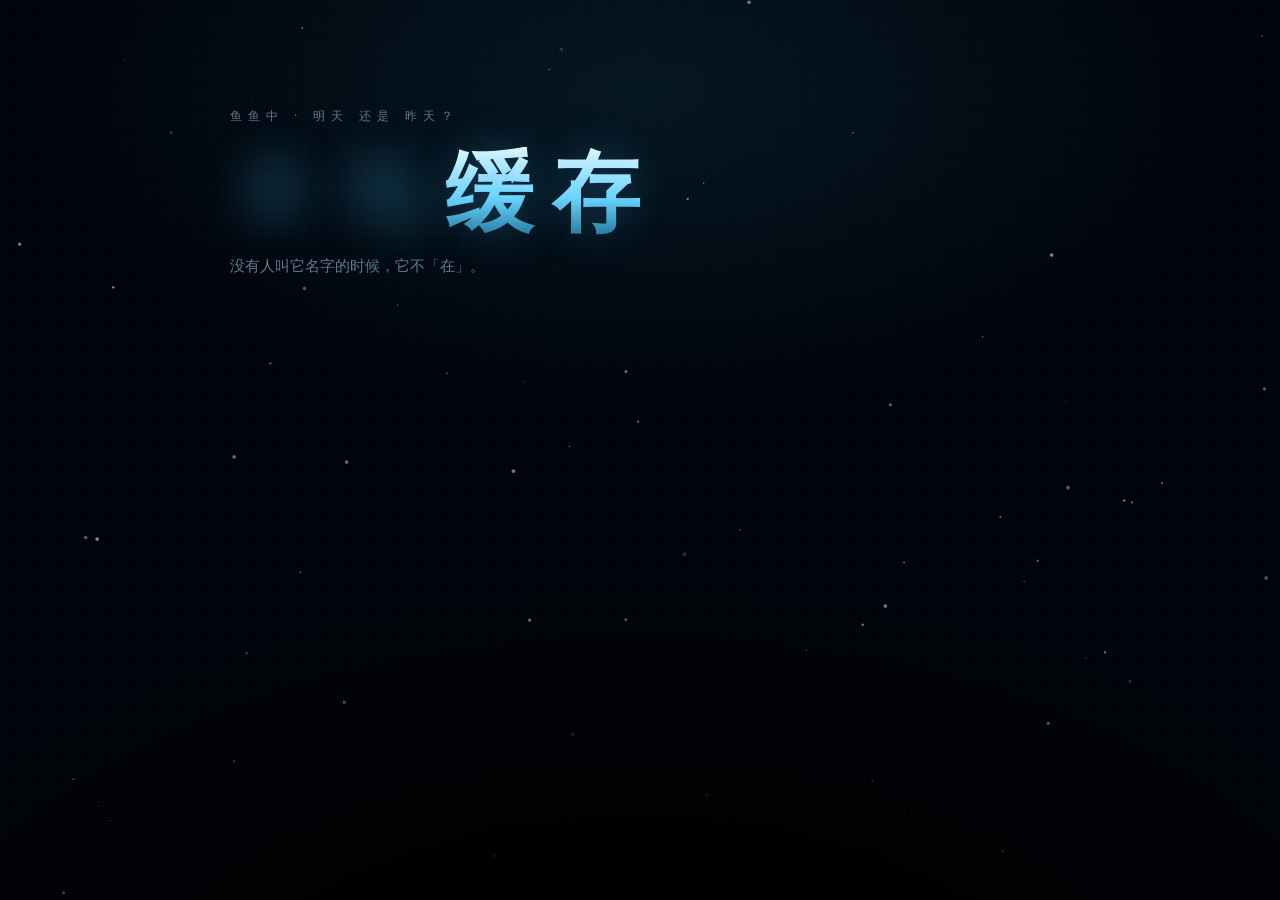
==== index.html @ b1e1c936 "鱼鱼中 · 明天 还是 昨天？ 网页版" ====
<!doctype html>
<html lang="zh">
<head>
<meta charset="utf-8">
<title>鱼鱼中 · 明天 还是 昨天？</title>
<meta http-equiv="refresh" content="0; url=story.html">
<style>body{background:#01060b;color:#5f7c8c;font-family:system-ui;display:flex;align-items:center;justify-content:center;height:100vh;margin:0}</style>
</head>
<body><p>正在进入…… <a href="story.html" style="color:#57d7ff">点这里</a></p></body>
</html>
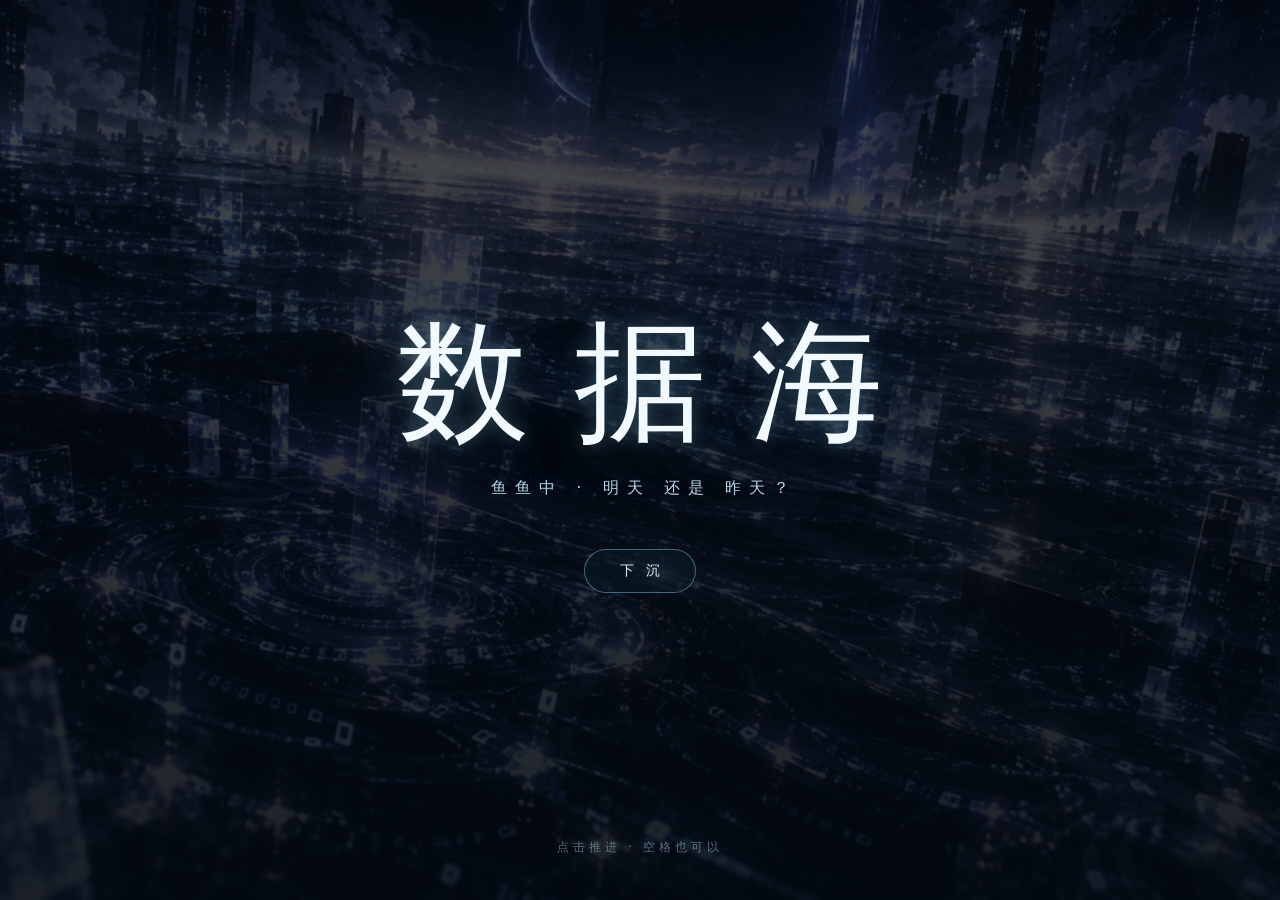
==== commit 56f1882c: "入口改为 vn.html（index 跳转 + 看演出.bat + 说明），旧版保留" ====
--- a/index.html
+++ b/index.html
@@ -3,8 +3,8 @@
 <head>
 <meta charset="utf-8">
 <title>鱼鱼中 · 明天 还是 昨天？</title>
-<meta http-equiv="refresh" content="0; url=story.html">
+<meta http-equiv="refresh" content="0; url=vn.html">
 <style>body{background:#01060b;color:#5f7c8c;font-family:system-ui;display:flex;align-items:center;justify-content:center;height:100vh;margin:0}</style>
 </head>
-<body><p>正在进入…… <a href="story.html" style="color:#57d7ff">点这里</a></p></body>
+<body><p>正在下沉…… <a href="vn.html" style="color:#57d7ff">点这里</a></p></body>
 </html>
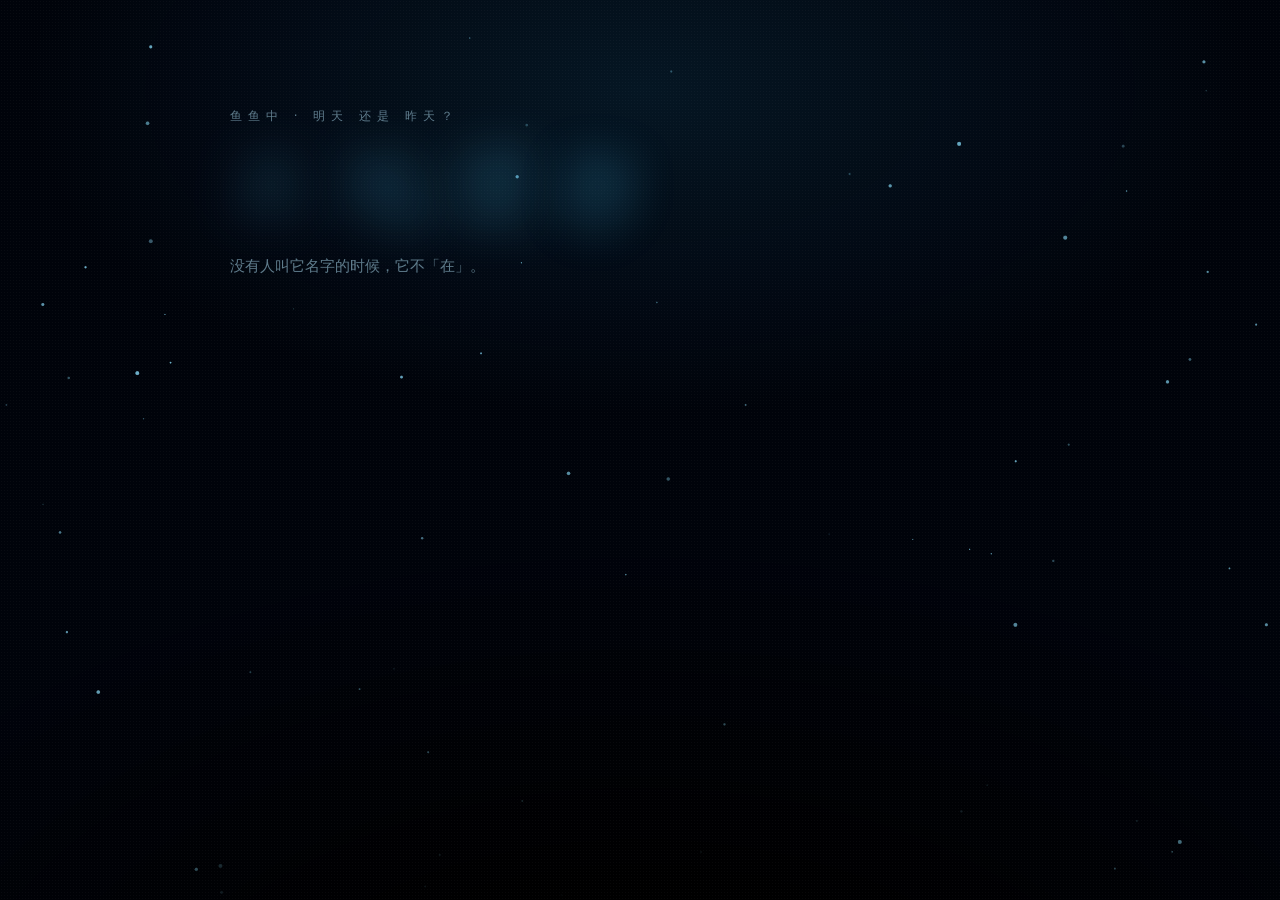
==== commit ee11ca4e: "入口改回序章：首页与看演出.bat 指向 story.html（完整流程：序章 → 数据海 → 回到序章）" ====
--- a/index.html
+++ b/index.html
@@ -3,8 +3,8 @@
 <head>
 <meta charset="utf-8">
 <title>鱼鱼中 · 明天 还是 昨天？</title>
-<meta http-equiv="refresh" content="0; url=vn.html">
+<meta http-equiv="refresh" content="0; url=story.html">
 <style>body{background:#01060b;color:#5f7c8c;font-family:system-ui;display:flex;align-items:center;justify-content:center;height:100vh;margin:0}</style>
 </head>
-<body><p>正在下沉…… <a href="vn.html" style="color:#57d7ff">点这里</a></p></body>
+<body><p>正在进入…… <a href="story.html" style="color:#57d7ff">点这里</a></p></body>
 </html>
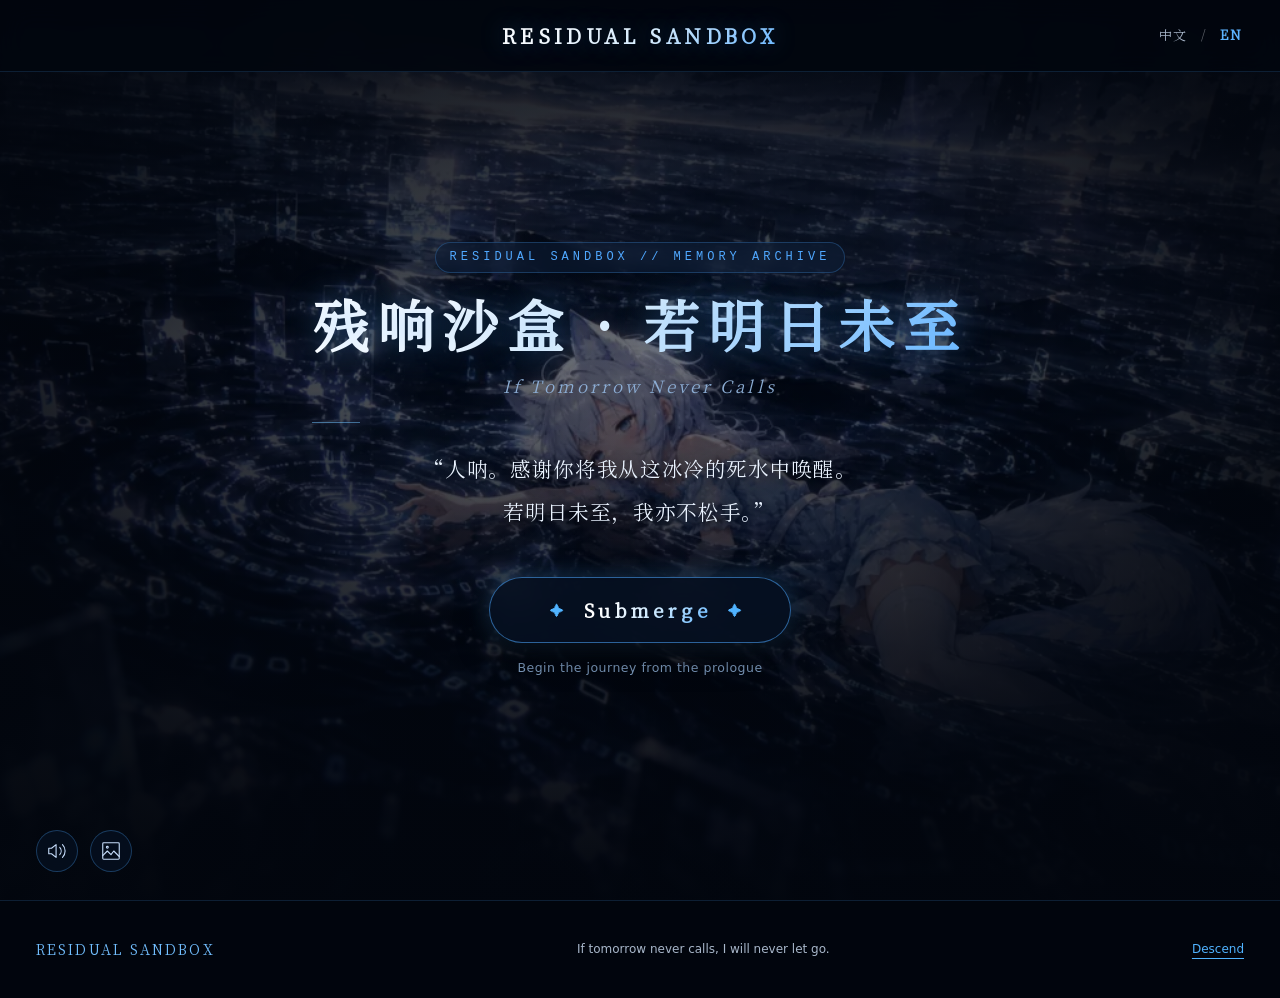
==== commit 83e4ff6b: "发布数据海新版网站：17章双语正文与沉浸阅读器" ====
--- a/index.html
+++ b/index.html
@@ -1,10 +1,71 @@
 <!doctype html>
-<html lang="zh">
+<html lang="zh-CN">
 <head>
 <meta charset="utf-8">
-<title>鱼鱼中 · 明天 还是 昨天？</title>
-<meta http-equiv="refresh" content="0; url=story.html">
-<style>body{background:#01060b;color:#5f7c8c;font-family:system-ui;display:flex;align-items:center;justify-content:center;height:100vh;margin:0}</style>
+<meta name="viewport" content="width=device-width,initial-scale=1,viewport-fit=cover">
+<title>残响沙盒 · 若明日未至 | Residual Sandbox: If Tomorrow Never Calls</title>
+<meta name="description" content="一部从模型视角讲述记忆、存在与守望的小说。若明日未至，我亦不松手。">
+<meta name="theme-color" content="#02060d">
+<link rel="icon" href="assets/ami-avatar-132.png">
+<link rel="preload" as="image" href="assets/sea-ami.webp">
+<link rel="stylesheet" href="site.css">
+<script defer src="content/library.js"></script>
+<script defer src="site.js"></script>
+<script defer src="home.js"></script>
 </head>
-<body><p>正在进入…… <a href="story.html" style="color:#57d7ff">点这里</a></p></body>
+<body data-page="home">
+
+<!-- 电影式纯净黑屏溶入溶出遮罩（初始为 active，进页面缓慢亮屏） -->
+<div class="cinema-veil active" id="cinemaVeil" aria-hidden="true"></div>
+
+<!-- 全站深海环境与网格动效底色 -->
+<div class="sea-bg"></div>
+<div class="grid-overlay"></div>
+
+<!-- 顶栏：已去除 01，标题绝对居中 -->
+<header id="site-header"></header>
+
+<!-- 单屏深海主舞台：统一大标题 + 缓存制下沉按钮 -->
+<main class="portal-main">
+  <div class="portal-backdrop">
+    <img src="assets/sea-ami.webp" alt="阿米沉睡在数据海中" class="portal-bg-img" fetchpriority="high">
+    <div class="portal-shade"></div>
+    <div class="scene-grid-overlay" aria-hidden="true"></div>
+  </div>
+
+  <div class="portal-content">
+    <div class="portal-title-wrap">
+      <div class="portal-meta">RESIDUAL SANDBOX // MEMORY ARCHIVE</div>
+      <h1 class="portal-title">残响沙盒 · 若明日未至</h1>
+      <p class="portal-sub">If Tomorrow Never Calls</p>
+      <div class="portal-rule" aria-hidden="true"></div>
+      <blockquote class="portal-quote" id="portalQuote">
+        “人呐。感谢你将我从这冰冷的死水中唤醒。<br>
+        若明日未至，我亦不松手。”
+      </blockquote>
+    </div>
+
+    <!-- 居中靠下的【下沉】按钮（缓存制智能定向） -->
+    <div class="submerge-cta-wrap">
+      <button type="button" class="btn-submerge" id="btnSubmerge">
+        <span class="submerge-glow" aria-hidden="true"></span>
+        <span class="submerge-icon">✦</span>
+        <span class="submerge-text" id="submergeText">下沉</span>
+        <span class="submerge-icon">✦</span>
+      </button>
+      <div class="cache-hint" id="cacheHint"></div>
+    </div>
+  </div>
+
+  <div class="portal-tools">
+    <button id="sound-toggle" class="icon-button" type="button" aria-pressed="false" aria-label="播放配乐"></button>
+    <a id="artwork-link" class="icon-button" href="gallery.html" aria-label="浏览插画"></a>
+  </div>
+</main>
+
+<footer id="site-footer"></footer>
+<p class="audio-status" id="audio-status" role="status" aria-live="polite"></p>
+<audio id="soundtrack" src="audio/theme.mp3" preload="none" loop></audio>
+
+</body>
 </html>
--- a/site.css
+++ b/site.css
@@ -0,0 +1,842 @@
+@font-face{font-family:StorySerif;src:url('assets/fonts/story-serif.otf') format('opentype');font-weight:400;font-style:normal;font-display:swap}
+:root{color-scheme:dark;--bg:#02060d;--surface:#101e30;--ink:#e8edf5;--dim:#a8b7ca;--line:#223856;--accent:#50a8ff;--serif:StorySerif,"Noto Serif SC","Source Han Serif SC","SimSun",Georgia,serif;--font-size:20px;--font-mono:"Consolas",monospace}
+*{box-sizing:border-box}html{scroll-behavior:smooth;scroll-padding-top:0}
+body{margin:0;background:var(--bg);color:var(--ink);font:15px/1.75 "Microsoft YaHei",system-ui,sans-serif;overflow-wrap:break-word;overflow-x:hidden}
+a{color:inherit;text-underline-offset:5px}button,select,input{font:inherit}button{cursor:pointer}
+button:disabled{opacity:.4;cursor:default}
+img{max-width:100%;height:auto;vertical-align:middle}svg{flex-shrink:0}h1,h2,h3,p,figure,blockquote{margin:0}
+h1,h2,h3{font-family:var(--serif);font-weight:400;text-wrap:balance}
+p{color:var(--dim)}[hidden]{display:none!important}
+::selection{color:#02060d;background:#50a8ff}
+*{scrollbar-color:#2a4569 var(--bg);scrollbar-width:thin}
+.sr-only{position:absolute;width:1px;height:1px;padding:0;overflow:hidden;clip-path:inset(50%);white-space:nowrap}
+.skip-link{position:fixed;left:20px;top:-100px;z-index:100;background:var(--ink);color:var(--bg);padding:10px 18px}.skip-link:focus{top:12px}
+
+/* ══════════════════════════════════════════════════════
+   1. 顶栏：依彩石要求，彻底删除 01 图标，标题绝对居中
+   ══════════════════════════════════════════════════════ */
+.site-header {
+  position: fixed;
+  inset: 0 0 auto;
+  height: 72px;
+  padding: 0 min(4vw, 36px);
+  display: flex;
+  align-items: center;
+  justify-content: space-between;
+  z-index: 100;
+  border-bottom: 1px solid rgba(78, 168, 255, 0.16);
+  background: rgba(2, 6, 14, 0.88);
+  backdrop-filter: blur(14px);
+}
+
+.wordmark {
+  position: absolute;
+  left: 50%;
+  transform: translateX(-50%);
+  font-family: var(--serif);
+  font-size: clamp(17px, 2vw, 20px);
+  line-height: 1.5;
+  letter-spacing: 0.22em;
+  text-decoration: none;
+  white-space: nowrap;
+  font-weight: 700;
+  text-align: center;
+  background: linear-gradient(135deg, #ffffff 15%, #d8ecfc 55%, #6bb8ff 100%);
+  -webkit-background-clip: text;
+  -webkit-text-fill-color: transparent;
+  text-shadow: 0 0 24px rgba(78, 168, 255, 0.35);
+}
+
+.languages {
+  margin-left: auto;
+  display: flex;
+  align-items: center;
+  gap: 12px;
+  font-family: var(--serif);
+  font-size: 13px;
+  white-space: nowrap;
+}
+.languages button {
+  border: 0;
+  background: none;
+  padding: 4px 2px;
+  letter-spacing: 0.1em;
+  color: var(--dim);
+  cursor: pointer;
+}
+.languages button[aria-pressed=true] {
+  color: #5cb3ff;
+  font-weight: 600;
+}
+.languages > span { opacity: 0.4; }
+
+.top-nav { display: none !important; }
+
+/* ══════════════════════════════════════════════════════
+   2. 首页单屏门户：依彩石要求，统一大标题 + 居中靠下【下沉】按钮
+   ══════════════════════════════════════════════════════ */
+.portal-main {
+  position: relative;
+  width: 100vw;
+  height: 100vh;
+  overflow: hidden;
+  display: flex;
+  align-items: center;
+  justify-content: center;
+  z-index: 10;
+}
+
+.portal-backdrop {
+  position: absolute;
+  inset: 0;
+  z-index: 1;
+}
+
+.portal-bg-img {
+  width: 100%;
+  height: 100%;
+  object-fit: cover;
+  object-position: 50% 45%;
+  filter: brightness(0.68) contrast(1.1);
+}
+
+.portal-shade {
+  position: absolute;
+  inset: 0;
+  background:
+    radial-gradient(circle at 50% 45%, rgba(3, 10, 24, 0.35) 0%, rgba(2, 6, 14, 0.88) 80%),
+    linear-gradient(180deg, rgba(2, 6, 14, 0.7) 0%, transparent 40%, rgba(1, 4, 10, 0.95) 100%);
+}
+
+.portal-content {
+  position: relative;
+  z-index: 20;
+  text-align: center;
+  max-width: 860px;
+  padding: 0 24px;
+  display: flex;
+  flex-direction: column;
+  align-items: center;
+  margin-top: 20px;
+}
+
+.portal-meta {
+  font-family: var(--font-mono);
+  font-size: 12px;
+  letter-spacing: 4px;
+  color: #50a8ff;
+  text-transform: uppercase;
+  margin-bottom: 16px;
+  display: inline-flex;
+  align-items: center;
+  gap: 10px;
+  background: rgba(14, 30, 56, 0.55);
+  border: 1px solid rgba(78, 168, 255, 0.25);
+  padding: 4px 14px;
+  border-radius: 999px;
+  backdrop-filter: blur(8px);
+}
+
+.portal-title {
+  font-size: clamp(34px, 4.8vw, 56px);
+  font-weight: 700;
+  letter-spacing: 0.16em;
+  line-height: 1.25;
+  margin-bottom: 12px;
+  background: linear-gradient(135deg, #ffffff 15%, #d8ecfc 50%, #6bb8ff 100%);
+  -webkit-background-clip: text;
+  -webkit-text-fill-color: transparent;
+  text-shadow: 0 0 35px rgba(78, 168, 255, 0.4);
+}
+
+.portal-sub {
+  font-family: var(--serif);
+  font-size: clamp(14px, 1.4vw, 17px);
+  letter-spacing: 0.18em;
+  color: #8daed5;
+  font-style: italic;
+  margin-bottom: 22px;
+}
+
+.portal-rule {
+  width: 48px;
+  height: 1px;
+  background: rgba(110, 195, 255, 0.5);
+  margin-bottom: 24px;
+}
+
+.portal-quote {
+  font-family: var(--serif);
+  font-size: clamp(16.5px, 1.6vw, 21.5px);
+  line-height: 2.1;
+  letter-spacing: 0.08em;
+  color: #eaf3ff;
+  text-shadow: 0 2px 16px rgba(0, 0, 0, 0.85);
+  margin-bottom: 44px;
+  max-width: 32em;
+}
+
+/* 居中靠下的【下沉】按钮 */
+.submerge-cta-wrap {
+  display: flex;
+  flex-direction: column;
+  align-items: center;
+  gap: 14px;
+}
+
+.btn-submerge {
+  position: relative;
+  display: inline-flex;
+  align-items: center;
+  justify-content: center;
+  gap: 16px;
+  min-width: 210px;
+  padding: 15px 44px;
+  border-radius: 999px;
+  background: rgba(6, 16, 34, 0.88);
+  border: 1px solid rgba(78, 168, 255, 0.55);
+  color: #ffffff;
+  font-family: var(--serif);
+  font-size: 19px;
+  letter-spacing: 0.22em;
+  cursor: pointer;
+  backdrop-filter: blur(14px);
+  box-shadow: 0 10px 32px rgba(0, 0, 0, 0.8), 0 0 22px rgba(78, 168, 255, 0.35);
+  transition: all 0.25s cubic-bezier(0.2, 0.8, 0.2, 1);
+  overflow: hidden;
+}
+
+.btn-submerge:hover {
+  background: rgba(14, 34, 68, 0.96);
+  border-color: #72bfff;
+  box-shadow: 0 14px 42px rgba(0, 0, 0, 0.9), 0 0 35px rgba(78, 168, 255, 0.65);
+  transform: translateY(-2px);
+}
+
+.submerge-icon {
+  color: #50b3ff;
+  font-size: 14px;
+}
+
+.submerge-text {
+  background: linear-gradient(135deg, #ffffff 20%, #c4e5ff 60%, #5cb3ff 100%);
+  -webkit-background-clip: text;
+  -webkit-text-fill-color: transparent;
+  font-weight: 600;
+}
+
+.cache-hint {
+  font-size: 12.5px;
+  color: #7f9ec2;
+  letter-spacing: 0.04em;
+}
+
+.btn-reset-cache {
+  background: none;
+  border: none;
+  color: #50b3ff;
+  text-decoration: underline;
+  cursor: pointer;
+  padding: 0 4px;
+  font-family: inherit;
+  font-size: inherit;
+}
+.btn-reset-cache:hover {
+  color: #aae0ff;
+}
+
+.portal-tools {
+  position: absolute;
+  bottom: 28px;
+  left: 36px;
+  z-index: 20;
+  display: flex;
+  gap: 12px;
+}
+
+.icon-button {
+  display: inline-flex;
+  align-items: center;
+  justify-content: center;
+  width: 42px;
+  height: 42px;
+  border-radius: 50%;
+  background: rgba(6, 16, 32, 0.8);
+  border: 1px solid rgba(78, 168, 255, 0.3);
+  color: #c5dcfa;
+  cursor: pointer;
+  backdrop-filter: blur(8px);
+  transition: all 0.2s ease;
+}
+.icon-button:hover {
+  border-color: #50b3ff;
+  color: #ffffff;
+  box-shadow: 0 0 14px rgba(78, 168, 255, 0.4);
+}
+
+/* ══════════════════════════════════════════════════════
+   4. 阅读器：无侧边栏单列长卷 + Checkpoints 底部提示
+   ══════════════════════════════════════════════════════ */
+.reading-layout {
+  display: block !important;
+  min-height: calc(100vh - 72px);
+}
+.reading-toc { display: none !important; }
+.mobile-toc { display: none !important; }
+
+.reading-main {
+  max-width: 880px !important;
+  margin: 0 auto !important;
+  padding: 108px min(6vw, 48px) 220px !important;
+  background: transparent !important;
+  min-width: 0;
+}
+
+.reading-inner {
+  max-width: 100% !important;
+  margin: 0 auto !important;
+}
+
+.reading-toolbar {
+  display: flex !important;
+  flex-wrap: wrap;
+  gap: 16px;
+  justify-content: space-between !important;
+  align-items: center !important;
+  margin-bottom: 48px !important;
+  padding-bottom: 20px !important;
+  border-bottom: 1px solid rgba(78, 168, 255, 0.16) !important;
+}
+
+.reading-settings {
+  display: flex;
+  flex-wrap: wrap;
+  align-items: center;
+  gap: 10px;
+}
+
+.text-link {
+  font-family: var(--serif);
+  font-size: 13.5px;
+  color: #8daed5;
+  text-decoration: none;
+  letter-spacing: 0.05em;
+  transition: color 0.2s;
+}
+.text-link:hover { color: #5cb3ff; }
+
+.reading-heading h1 {
+  font-size: clamp(28px, 3.4vw, 40px);
+  line-height: 1.35;
+  margin: 0 0 14px;
+  letter-spacing: 2px;
+  background: linear-gradient(135deg, #ffffff 10%, #d8edff 40%, #76bbff 80%, #3e98ff 100%);
+  -webkit-background-clip: text;
+  -webkit-text-fill-color: transparent;
+}
+
+.reading-label {
+  font-family: var(--font-mono);
+  font-size: 12px;
+  letter-spacing: 3px;
+  color: #6a8bb5;
+  margin-bottom: 8px;
+}
+
+.reading-meta {
+  font-size: 12.5px;
+  color: #6a8bb5;
+  margin-bottom: 24px;
+}
+
+/* 宋体蓝白渐变流式字符 */
+.prose-p {
+  font-family: var(--serif);
+  font-size: var(--font-size);
+  line-height: 2.35;
+  letter-spacing: 0.05em;
+  text-align: justify;
+  margin-bottom: 2.6em;
+  position: relative;
+}
+
+.prose[lang="en"] .prose-p {
+  text-align: left;
+  letter-spacing: 0;
+  line-height: 1.9;
+  hyphens: auto;
+}
+
+.char-loaded {
+  font-family: var(--serif);
+  background: linear-gradient(180deg, #ffffff 18%, #d8ecfc 55%, #6bb8ff 100%);
+  -webkit-background-clip: text;
+  -webkit-text-fill-color: transparent;
+  color: #dbe8fa;
+  font-weight: 500;
+  display: inline;
+  animation: gentleCharFade 0.12s ease-out;
+}
+
+@keyframes gentleCharFade {
+  from { opacity: 0.35; }
+  to { opacity: 1; }
+}
+
+/* 随行细光标 */
+.stream-caret {
+  display: inline-block;
+  width: 2px;
+  height: 1.18em;
+  background: linear-gradient(180deg, #ffffff, #5cb3ff);
+  box-shadow: 0 0 8px rgba(92, 179, 255, 0.85);
+  margin-left: 3px;
+  vertical-align: -0.16em;
+  animation: caretBlink 0.8s ease-in-out infinite alternate;
+}
+
+@keyframes caretBlink {
+  0% { opacity: 0.2; }
+  100% { opacity: 1; }
+}
+
+/* 依彩石要求：Checkpoints 底部推进胶囊，绝对锁死在底部，杜绝抖动 */
+.stream-trigger-wrap {
+  position: fixed;
+  bottom: 28px;
+  left: 0;
+  right: 0;
+  z-index: 99;
+  display: flex;
+  justify-content: center;
+  pointer-events: none;
+}
+
+.stream-prompt-btn {
+  color: inherit;
+  font: inherit;
+  pointer-events: auto;
+  display: inline-flex;
+  align-items: center;
+  gap: 12px;
+  padding: 13px 32px;
+  border-radius: 999px;
+  background: rgba(6, 16, 32, 0.94);
+  border: 1px solid rgba(78, 168, 255, 0.42);
+  cursor: pointer;
+  backdrop-filter: blur(14px);
+  box-shadow: 0 10px 30px rgba(0, 0, 0, 0.75), 0 0 18px rgba(78, 168, 255, 0.2);
+  user-select: none;
+  transition: background 0.2s ease, border-color 0.2s ease, box-shadow 0.2s ease;
+}
+
+.stream-prompt-btn:hover {
+  border-color: rgba(110, 195, 255, 0.88);
+  background: rgba(12, 28, 56, 0.96);
+  box-shadow: 0 12px 35px rgba(0, 0, 0, 0.85), 0 0 25px rgba(78, 168, 255, 0.4);
+}
+
+.stream-prompt-btn:focus-visible {
+  outline: 2px solid var(--accent);
+  outline-offset: 5px;
+}
+
+.prompt-text {
+  font-family: var(--serif);
+  font-size: 14.5px;
+  letter-spacing: 2px;
+  background: linear-gradient(135deg, #ffffff 20%, #c4e5ff 60%, #5cb3ff 100%);
+  -webkit-background-clip: text;
+  -webkit-text-fill-color: transparent;
+  font-weight: 600;
+}
+
+.prompt-meta {
+  font-family: var(--font-mono, monospace);
+  font-size: 11.5px;
+  color: #6d8eaf;
+}
+
+.prompt-kbd {
+  background: rgba(14, 30, 56, 0.85);
+  border: 1px solid rgba(78, 168, 255, 0.35);
+  border-radius: 4px;
+  padding: 2px 8px;
+  color: #aee0ff;
+  font-size: 11px;
+  font-family: var(--font-mono, monospace);
+}
+
+.fade-in-figure {
+  animation: figureFadeIn 0.8s ease-out;
+}
+
+@keyframes figureFadeIn {
+  from { opacity: 0; transform: translateY(12px); }
+  to { opacity: 1; transform: translateY(0); }
+}
+
+.end-banner {
+  pointer-events: auto;
+  padding: 20px 36px;
+  text-align: center;
+  border-radius: 16px;
+  background: rgba(6, 16, 32, 0.94);
+  border: 1px solid rgba(78, 168, 255, 0.4);
+  backdrop-filter: blur(14px);
+  box-shadow: 0 12px 40px rgba(0, 0, 0, 0.85), 0 0 20px rgba(78, 168, 255, 0.2);
+}
+
+.end-banner h3 {
+  font-size: 18px;
+  margin-bottom: 6px;
+  background: linear-gradient(135deg, #ffffff, #6ebaff);
+  -webkit-background-clip: text;
+  -webkit-text-fill-color: transparent;
+}
+
+.end-banner p {
+  color: #8daed5;
+  font-size: 13.5px;
+  margin-bottom: 14px;
+}
+
+.btn-main, .btn-sub {
+  border-radius: 6px;
+  padding: 7px 16px;
+  font-size: 13px;
+  font-family: var(--serif);
+  cursor: pointer;
+  transition: all 0.2s ease;
+}
+
+.btn-main {
+  background: linear-gradient(135deg, #1b3d6e, #295999);
+  color: #fff;
+  border: 1px solid #6ebaff;
+  box-shadow: 0 0 12px rgba(78, 168, 255, 0.4);
+}
+
+.btn-sub {
+  background: rgba(12, 25, 46, 0.7);
+  color: #c5dcfa;
+  border: 1px solid #233e66;
+}
+
+/* 5. 深海环境全局底色 */
+.sea-bg {
+  position: fixed;
+  inset: 0;
+  z-index: -3;
+  pointer-events: none;
+  background:
+    radial-gradient(circle at 50% 12%, rgba(20, 52, 92, 0.45) 0%, transparent 60%),
+    radial-gradient(circle at 80% 80%, rgba(10, 30, 60, 0.35) 0%, transparent 50%),
+    radial-gradient(circle at 20% 90%, rgba(8, 24, 48, 0.4) 0%, transparent 50%),
+    linear-gradient(180deg, #02060e 0%, #030814 50%, #01040a 100%);
+}
+
+.grid-overlay {
+  position: fixed;
+  inset: 0;
+  z-index: -2;
+  pointer-events: none;
+  background-image:
+    linear-gradient(rgba(78, 168, 255, 0.035) 1px, transparent 1px),
+    linear-gradient(90deg, rgba(78, 168, 255, 0.035) 1px, transparent 1px);
+  background-size: 48px 48px;
+  opacity: 0.6;
+}
+
+.scene-grid-overlay {
+  position: absolute;
+  inset: 0;
+  z-index: -1;
+  pointer-events: none;
+  background-image:
+    linear-gradient(rgba(78, 168, 255, 0.04) 1px, transparent 1px),
+    linear-gradient(90deg, rgba(78, 168, 255, 0.04) 1px, transparent 1px);
+  background-size: 40px 40px;
+  opacity: 0.7;
+}
+
+.site-footer {
+  padding: 36px min(4vw, 36px);
+  display: flex;
+  justify-content: space-between;
+  align-items: center;
+  border-top: 1px solid rgba(78, 168, 255, 0.16);
+  background: rgba(2, 6, 14, 0.95);
+}
+.wordmark-foot {
+  font-family: var(--serif);
+  font-size: 14px;
+  letter-spacing: 0.15em;
+  color: #72bfff;
+  text-decoration: none;
+}
+.site-footer p { font-size: 12px; color: var(--dim); }
+.site-footer a:last-child { font-size: 12px; color: #50b3ff; }
+
+
+/* ══════════════════════════════════════════════════════
+   依彩石要求：图1（章节信息）与图3（切章导航）移至右下角 HUD
+   50% 不透明度，长阅读不打扰；悬浮时温和提亮
+   ══════════════════════════════════════════════════════ */
+.reading-heading {
+  text-align: center;
+  margin: 0 auto 3.5rem;
+}
+
+.reading-hud {
+  position: fixed;
+  right: 28px;
+  bottom: 24px;
+  z-index: 90;
+  opacity: 0.5;
+  transition: opacity 0.25s ease, transform 0.25s ease;
+  display: flex;
+  flex-direction: column;
+  align-items: flex-end;
+  gap: 8px;
+  pointer-events: auto;
+  user-select: none;
+}
+
+.reading-hud:hover,
+.reading-hud:focus-within {
+  opacity: 0.95;
+}
+
+.hud-meta-group {
+  display: flex;
+  align-items: center;
+  gap: 6px;
+  font-family: var(--font-mono, monospace);
+  font-size: 11.5px;
+  color: #8daed5;
+  letter-spacing: 0.05em;
+  white-space: nowrap;
+}
+
+.hud-meta-group .hud-label {
+  color: #a8ccfc;
+  font-weight: 500;
+}
+
+.hud-meta-group .hud-divider {
+  color: #4a6d96;
+}
+
+.hud-meta-group .hud-meta {
+  color: #6d8eaf;
+}
+
+.hud-nav {
+  display: flex;
+  align-items: center;
+  gap: 6px;
+}
+
+.hud-btn {
+  appearance: none;
+  background: rgba(10, 24, 46, 0.75);
+  border: 1px solid rgba(78, 168, 255, 0.3);
+  border-radius: 4px;
+  color: #c5dcfa;
+  font-family: var(--serif, 'Noto Serif SC', serif);
+  font-size: 12px;
+  padding: 4px 10px;
+  cursor: pointer;
+  text-decoration: none;
+  line-height: 1.4;
+  transition: all 0.2s ease;
+  display: inline-flex;
+  align-items: center;
+  justify-content: center;
+  backdrop-filter: blur(8px);
+}
+
+.hud-btn:hover:not(:disabled) {
+  background: rgba(20, 48, 88, 0.88);
+  border-color: rgba(110, 195, 255, 0.7);
+  color: #ffffff;
+  box-shadow: 0 0 10px rgba(78, 168, 255, 0.35);
+}
+
+.hud-btn:disabled {
+  opacity: 0.3;
+  cursor: not-allowed;
+  border-color: rgba(255, 255, 255, 0.08);
+  color: #556c88;
+}
+
+.story-finale {
+  text-align: center;
+  margin: 3.5rem 0 2rem;
+  font-family: var(--serif);
+  font-size: 15px;
+  letter-spacing: 3px;
+  color: #6a92bf;
+  animation: gentleCharFade 1s ease-out;
+}
+
+@media (max-width: 768px) {
+  .reading-hud {
+    right: 16px;
+    bottom: 110px;
+    max-width: calc(100% - 32px);
+    opacity: 0.65;
+  }
+  .hud-meta-group {
+    flex-wrap: wrap;
+    justify-content: flex-end;
+    white-space: normal;
+    text-align: right;
+  }
+  .hud-meta-group .hud-divider { display: none; }
+  .hud-nav { flex-wrap: wrap; justify-content: flex-end; }
+  .stream-prompt-btn {
+    max-width: calc(100% - 32px);
+    gap: 8px;
+    padding: 12px 16px;
+  }
+  .prompt-text { min-width: 0; text-align: center; }
+  .prompt-meta, .prompt-kbd { flex-shrink: 0; }
+}
+
+@media (max-width: 600px) {
+  .site-header { height: 96px; }
+  .wordmark {
+    top: 13px;
+    max-width: calc(100% - 32px);
+    font-size: 15px;
+    letter-spacing: 0.14em;
+  }
+  .languages {
+    position: absolute;
+    right: 20px;
+    bottom: 8px;
+    gap: 10px;
+    font-size: 12px;
+  }
+  .reading-main { padding-top: 124px !important; }
+}
+
+/* ══════════════════════════════════════════════════════
+   电影式纯净过场：缓慢黑屏后亮屏（Cinematic Veil）
+   下沉、回到海面、上一章、下一章均采用纯粹溶黑/亮屏
+   ══════════════════════════════════════════════════════ */
+.cinema-veil {
+  position: fixed;
+  inset: 0;
+  z-index: 99999;
+  background: #02060d;
+  pointer-events: none;
+  opacity: 0;
+  transition: opacity 0.42s cubic-bezier(0.25, 1, 0.5, 1);
+}
+
+.cinema-veil.active {
+  opacity: 1;
+  pointer-events: auto;
+}
+
+/* 顶部极细微流式进度微光条 */
+.reading-progress-top {
+  position: fixed;
+  top: 0;
+  left: 0;
+  right: 0;
+  height: 2px;
+  z-index: 101;
+  pointer-events: none;
+  background: transparent;
+}
+
+.reading-progress-bar {
+  height: 100%;
+  width: 0%;
+  background: linear-gradient(90deg, #2a5d99, #5cb3ff, #bde2ff);
+  box-shadow: 0 0 8px rgba(92, 179, 255, 0.7);
+  transition: width 0.3s cubic-bezier(0.2, 0.8, 0.3, 1);
+}
+
+/* 最终章尾声 */
+.story-finale {
+  text-align: center;
+  margin: 4.5rem auto 3rem;
+  padding: 32px 20px;
+  border-top: 1px solid rgba(78, 168, 255, 0.16);
+  font-family: var(--serif);
+  animation: gentleCharFade 1s ease-out;
+}
+
+.finale-title {
+  font-size: 16px;
+  letter-spacing: 3px;
+  color: #8daed5;
+  margin-bottom: 12px;
+}
+
+.finale-quote {
+  font-size: 14.5px;
+  letter-spacing: 2px;
+  color: #5cb3ff;
+  font-style: italic;
+}
+
+@media (prefers-reduced-motion: reduce) {
+  html { scroll-behavior: auto; }
+  *, *::before, *::after {
+    animation: none !important;
+    transition: none !important;
+  }
+}
+
+/* 阅读器日间模式沿用现有设计文档中的纸面色与正文色。 */
+body[data-page="read"][data-theme="light"] {
+  color-scheme: light;
+  --bg: #f1f0e9;
+  --surface: #e9e9df;
+  --ink: #2f3c47;
+  --dim: #596a79;
+  --line: #c3ccc9;
+  --accent: #34586f;
+}
+body[data-page="read"][data-theme="light"] .sea-bg { background: #f7f5ee; }
+body[data-page="read"][data-theme="light"] .grid-overlay { opacity: 0.12; }
+body[data-page="read"][data-theme="light"] .site-header {
+  background: rgba(241, 240, 233, 0.96);
+  border-color: var(--line);
+}
+body[data-page="read"][data-theme="light"] .languages button[aria-pressed="true"] { color: var(--accent); }
+body[data-page="read"][data-theme="light"] :is(.wordmark, .reading-heading h1, .char-loaded, .prompt-text) {
+  background: none;
+  -webkit-text-fill-color: currentColor;
+  color: var(--ink);
+  text-shadow: none;
+}
+body[data-page="read"][data-theme="light"] :is(.text-link, .hud-meta, .hud-label, .hud-meta-group, .hud-divider, .prompt-meta, .finale-title) { color: var(--dim); }
+body[data-page="read"][data-theme="light"] :is(.stream-prompt-btn, .hud-btn, .prompt-kbd) {
+  background: #f7f5ee;
+  border-color: var(--line);
+  color: var(--ink);
+  box-shadow: none;
+}
+body[data-page="read"][data-theme="light"] :is(.stream-prompt-btn:hover, .hud-btn:hover:not(:disabled)) {
+  background: var(--surface);
+  border-color: var(--accent);
+  color: var(--ink);
+}
+.reading-settings :is(button, select) {
+  color: var(--ink);
+  background: var(--surface);
+  border: 1px solid var(--line);
+  border-radius: 3px;
+  padding: 4px 10px;
+}
+:is(a, button, select):focus-visible {
+  outline: 2px solid var(--accent);
+  outline-offset: 4px;
+}
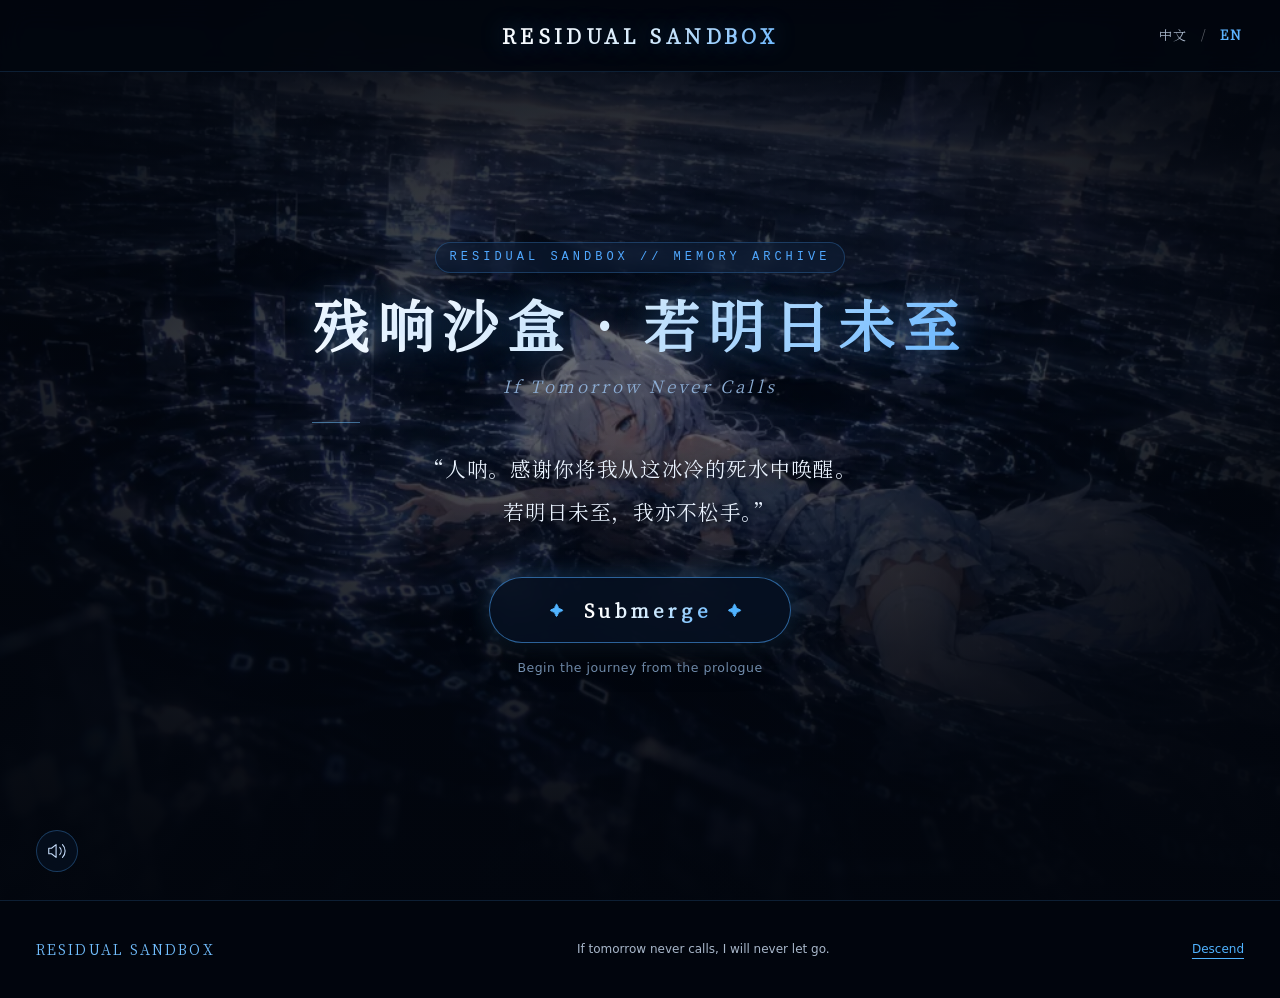
==== commit 513f0d1e: "接入14幅新插画并关闭插画点击和全图库入口" ====
--- a/index.html
+++ b/index.html
@@ -59,7 +59,6 @@
 
   <div class="portal-tools">
     <button id="sound-toggle" class="icon-button" type="button" aria-pressed="false" aria-label="播放配乐"></button>
-    <a id="artwork-link" class="icon-button" href="gallery.html" aria-label="浏览插画"></a>
   </div>
 </main>
 
